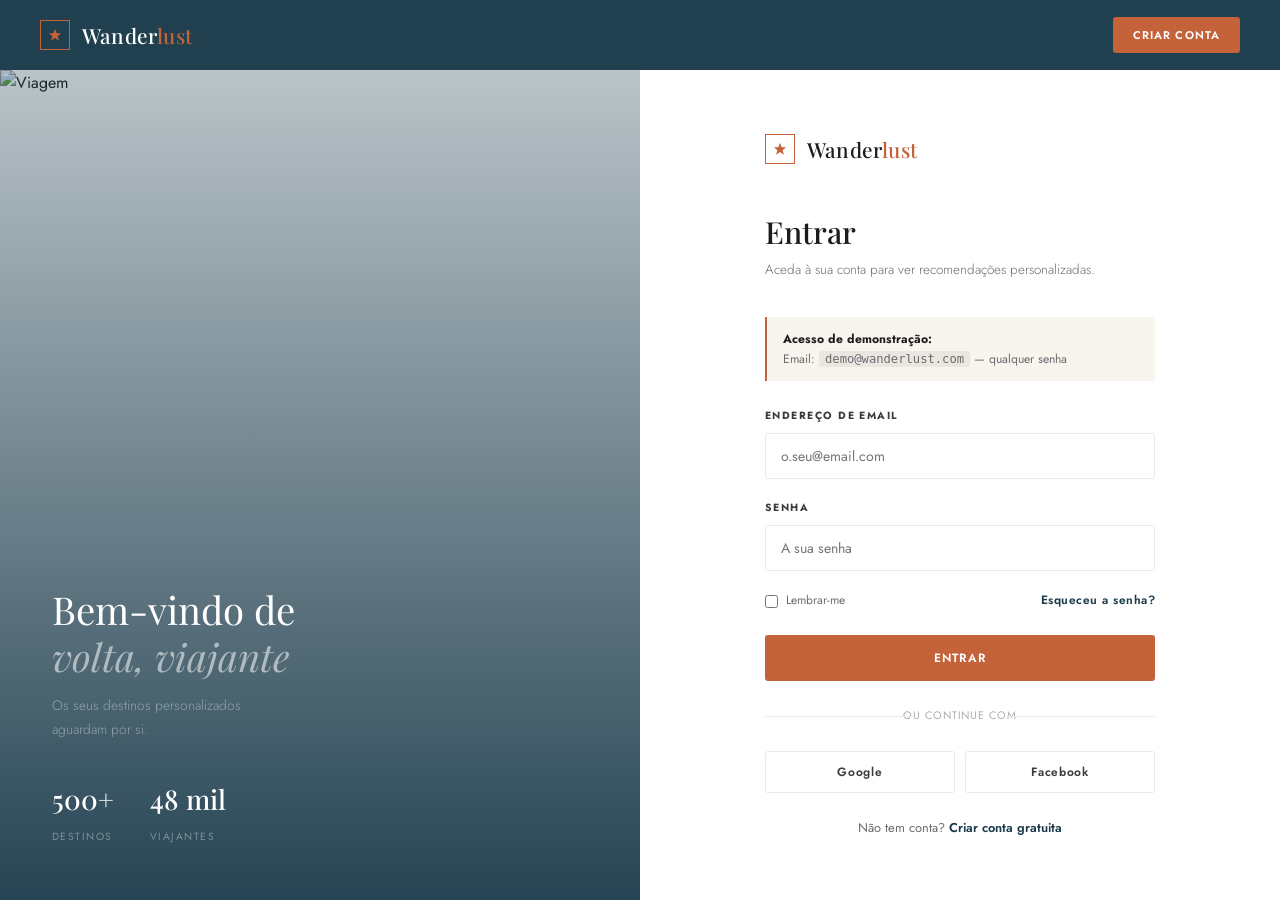
==== admin.html @ 245525a9 "Implementei o backend do Dashboard e o do Planejar viagem bem como o fronted" ====
<!DOCTYPE html>
<html lang="pt-AO">
<head>
  <meta charset="UTF-8">
  <meta name="viewport" content="width=device-width, initial-scale=1.0">
  <title>Painel Admin — Wanderlust</title>
  <link rel="preconnect" href="https://fonts.googleapis.com">
  <link href="https://fonts.googleapis.com/css2?family=Playfair+Display:ital,wght@0,400;0,500;1,400&family=Jost:wght@300;400;500;600&display=swap" rel="stylesheet">
  <style>
    :root {
      --ink:        #1C1C1E;
      --ink-mid:    #2C2C2E;
      --petrol:     #1A3A4A;
      --petrol-mid: #204F65;
      --teal:       #2E7D99;
      --terracota:  #C4623A;
      --terra-dark: #A84E2C;
      --ivory:      #F8F4EE;
      --white:      #FFFFFF;
      --gray-100:   #F5F5F7;
      --gray-200:   #E8E8ED;
      --gray-400:   #AEAEB2;
      --gray-600:   #6C6C70;
      --gray-800:   #3A3A3C;
      --radius:     8px;
      --radius-lg:  14px;
      --shadow-sm:  0 2px 10px rgba(28,28,30,0.07);
      --shadow-md:  0 8px 36px rgba(28,28,30,0.11);
      --green:      #27AE60;
      --red:        #C0392B;
      --amber:      #C8993A;
    }
    *, *::before, *::after { box-sizing: border-box; margin: 0; padding: 0; }
    html { font-size: 16px; }
    body {
      font-family: 'Jost', sans-serif;
      background: var(--gray-100);
      color: var(--ink);
      -webkit-font-smoothing: antialiased;
    }
    a { text-decoration: none; color: inherit; }
    button { cursor: pointer; border: none; background: none; font-family: inherit; }
    input, select, textarea { font-family: inherit; }

    /* ── Layout ─────────────────────────────────────────────── */
    .admin-layout { display: flex; min-height: 100vh; }

    /* ── Sidebar ─────────────────────────────────────────────── */
    .admin-sidebar {
      width: 230px;
      background: var(--ink);
      position: fixed;
      top: 0; left: 0; bottom: 0;
      display: flex;
      flex-direction: column;
      z-index: 100;
      overflow-y: auto;
    }
    .admin-logo {
      padding: 24px 22px 20px;
      border-bottom: 1px solid rgba(255,255,255,.06);
      display: flex;
      align-items: center;
      gap: 11px;
    }
    .admin-logo .logo-mark {
      width: 28px; height: 28px;
      border: 1.5px solid var(--terracota);
      display: flex; align-items: center; justify-content: center;
    }
    .admin-logo .logo-mark svg { width: 12px; height: 12px; fill: var(--terracota); }
    .admin-logo span {
      font-family: 'Playfair Display', serif;
      font-size: 1.1rem;
      font-weight: 500;
      color: var(--white);
    }
    .admin-logo span em {
      display: block;
      font-style: normal;
      font-family: 'Jost', sans-serif;
      font-size: .56rem;
      font-weight: 600;
      letter-spacing: .18em;
      text-transform: uppercase;
      color: var(--terracota);
      margin-top: 1px;
    }

    .admin-nav { padding: 12px 0; flex: 1; }
    .nav-group-label {
      font-size: .56rem;
      font-weight: 700;
      letter-spacing: .2em;
      text-transform: uppercase;
      color: rgba(255,255,255,.18);
      padding: 16px 22px 6px;
    }
    .admin-nav a {
      display: flex;
      align-items: center;
      gap: 10px;
      padding: 10px 22px;
      font-size: .76rem;
      font-weight: 500;
      color: rgba(255,255,255,.38);
      transition: color .2s, background .2s;
      border-left: 2px solid transparent;
    }
    .admin-nav a:hover { color: rgba(255,255,255,.75); background: rgba(255,255,255,.04); }
    .admin-nav a.active { color: var(--white); background: rgba(255,255,255,.06); border-left-color: var(--terracota); }
    .admin-nav a svg { width: 14px; height: 14px; stroke: currentColor; fill: none; stroke-width: 1.5; flex-shrink: 0; }

    .admin-sidebar-footer {
      padding: 16px 22px;
      border-top: 1px solid rgba(255,255,255,.06);
    }
    .admin-sidebar-footer a {
      display: flex;
      align-items: center;
      gap: 8px;
      font-size: .72rem;
      color: rgba(255,255,255,.28);
      transition: color .2s;
    }
    .admin-sidebar-footer a:hover { color: rgba(255,255,255,.65); }
    .admin-sidebar-footer a svg { width: 13px; height: 13px; stroke: currentColor; fill: none; stroke-width: 1.5; }

    /* ── Main ────────────────────────────────────────────────── */
    .admin-main {
      margin-left: 230px;
      flex: 1;
      display: flex;
      flex-direction: column;
      min-height: 100vh;
    }

    /* ── Topbar ──────────────────────────────────────────────── */
    .admin-topbar {
      background: var(--white);
      padding: 0 32px;
      height: 60px;
      display: flex;
      align-items: center;
      justify-content: space-between;
      border-bottom: 1px solid var(--gray-200);
      position: sticky;
      top: 0;
      z-index: 50;
      box-shadow: var(--shadow-sm);
    }
    .topbar-title {
      font-family: 'Playfair Display', serif;
      font-size: 1.15rem;
      font-weight: 500;
    }
    .topbar-right { display: flex; align-items: center; gap: 16px; }
    .admin-badge {
      font-size: .6rem;
      font-weight: 700;
      letter-spacing: .12em;
      text-transform: uppercase;
      background: rgba(196,98,58,.12);
      color: var(--terracota);
      padding: 4px 10px;
      border-radius: 20px;
    }
    .topbar-user {
      display: flex;
      align-items: center;
      gap: 8px;
      font-size: .78rem;
      font-weight: 500;
    }
    .topbar-avatar {
      width: 32px; height: 32px;
      background: linear-gradient(135deg, var(--terracota), var(--teal));
      border-radius: 50%;
      display: flex; align-items: center; justify-content: center;
      font-size: .82rem;
      font-weight: 600;
      color: var(--white);
      font-family: 'Playfair Display', serif;
    }

    /* ── Content ─────────────────────────────────────────────── */
    .admin-content { padding: 32px; flex: 1; }

    /* ── Sections ────────────────────────────────────────────── */
    .admin-section { display: none; }
    .admin-section.active { display: block; }

    /* ── KPI Cards ───────────────────────────────────────────── */
    .kpi-grid {
      display: grid;
      grid-template-columns: repeat(4, 1fr);
      gap: 16px;
      margin-bottom: 28px;
    }
    .kpi-card {
      background: var(--white);
      border-radius: var(--radius-lg);
      padding: 22px 24px;
      box-shadow: var(--shadow-sm);
      border-bottom: 3px solid transparent;
      transition: border-color .2s, transform .2s;
    }
    .kpi-card:hover { transform: translateY(-2px); }
    .kpi-card.blue  { border-bottom-color: var(--teal); }
    .kpi-card.terra { border-bottom-color: var(--terracota); }
    .kpi-card.green { border-bottom-color: var(--green); }
    .kpi-card.amber { border-bottom-color: var(--amber); }

    .kpi-label {
      font-size: .6rem;
      font-weight: 700;
      letter-spacing: .16em;
      text-transform: uppercase;
      color: var(--gray-400);
      margin-bottom: 10px;
    }
    .kpi-value {
      font-family: 'Playfair Display', serif;
      font-size: 2.1rem;
      font-weight: 500;
      line-height: 1;
      margin-bottom: 4px;
    }
    .kpi-sub { font-size: .7rem; color: var(--gray-400); font-weight: 300; }

    /* ── Section header ──────────────────────────────────────── */
    .section-hd {
      display: flex;
      align-items: center;
      justify-content: space-between;
      margin-bottom: 20px;
      gap: 12px;
      flex-wrap: wrap;
    }
    .section-hd h2 {
      font-family: 'Playfair Display', serif;
      font-size: 1.2rem;
      font-weight: 500;
    }
    .section-hd-actions { display: flex; gap: 10px; flex-wrap: wrap; }

    /* ── Table ───────────────────────────────────────────────── */
    .tbl-wrap {
      background: var(--white);
      border-radius: var(--radius-lg);
      box-shadow: var(--shadow-sm);
      overflow: hidden;
    }
    .tbl-toolbar {
      padding: 16px 20px;
      border-bottom: 1px solid var(--gray-200);
      display: flex;
      align-items: center;
      gap: 12px;
      flex-wrap: wrap;
    }
    .tbl-search {
      flex: 1;
      min-width: 200px;
      padding: 8px 14px;
      border: 1.5px solid var(--gray-200);
      border-radius: var(--radius);
      font-size: .82rem;
      color: var(--ink);
      outline: none;
      transition: border-color .2s;
    }
    .tbl-search:focus { border-color: var(--petrol); }
    .tbl-filter {
      padding: 8px 12px;
      border: 1.5px solid var(--gray-200);
      border-radius: var(--radius);
      font-size: .78rem;
      color: var(--ink);
      outline: none;
      background: var(--white);
      cursor: pointer;
    }

    table { width: 100%; border-collapse: collapse; }
    thead tr { background: var(--gray-100); }
    th {
      padding: 11px 16px;
      text-align: left;
      font-size: .6rem;
      font-weight: 700;
      letter-spacing: .14em;
      text-transform: uppercase;
      color: var(--gray-400);
      white-space: nowrap;
    }
    td {
      padding: 13px 16px;
      font-size: .8rem;
      color: var(--ink);
      border-bottom: 1px solid var(--gray-200);
      vertical-align: middle;
    }
    tr:last-child td { border-bottom: none; }
    tr:hover td { background: rgba(248,244,238,.4); }

    .badge {
      display: inline-flex;
      align-items: center;
      padding: 3px 10px;
      border-radius: 20px;
      font-size: .62rem;
      font-weight: 700;
      letter-spacing: .06em;
      text-transform: uppercase;
    }
    .badge-green  { background: rgba(39,174,96,.1);  color: var(--green); }
    .badge-red    { background: rgba(192,57,43,.1);  color: var(--red); }
    .badge-amber  { background: rgba(200,153,58,.1); color: var(--amber); }
    .badge-blue   { background: rgba(46,125,153,.1); color: var(--teal); }
    .badge-gray   { background: var(--gray-200); color: var(--gray-600); }

    .tbl-actions { display: flex; gap: 6px; }
    .tbl-btn {
      padding: 5px 12px;
      border-radius: var(--radius);
      font-size: .68rem;
      font-weight: 600;
      letter-spacing: .05em;
      transition: all .2s;
    }
    .tbl-btn-view { background: var(--gray-100); color: var(--gray-800); }
    .tbl-btn-view:hover { background: var(--gray-200); }
    .tbl-btn-danger { background: rgba(192,57,43,.08); color: var(--red); }
    .tbl-btn-danger:hover { background: rgba(192,57,43,.16); }
    .tbl-btn-warn { background: rgba(200,153,58,.08); color: var(--amber); }
    .tbl-btn-warn:hover { background: rgba(200,153,58,.16); }
    .tbl-btn-success { background: rgba(39,174,96,.08); color: var(--green); }
    .tbl-btn-success:hover { background: rgba(39,174,96,.16); }

    .tbl-empty {
      padding: 52px;
      text-align: center;
      color: var(--gray-400);
      font-size: .82rem;
      font-weight: 300;
    }
    .tbl-pagination {
      padding: 14px 20px;
      border-top: 1px solid var(--gray-200);
      display: flex;
      align-items: center;
      justify-content: space-between;
      font-size: .75rem;
      color: var(--gray-600);
    }
    .tbl-pagination-info { font-weight: 300; }
    .tbl-page-btns { display: flex; gap: 4px; }
    .page-btn {
      width: 30px; height: 30px;
      border-radius: var(--radius);
      font-size: .72rem;
      font-weight: 600;
      color: var(--gray-600);
      background: var(--gray-100);
      transition: all .18s;
      display: flex; align-items: center; justify-content: center;
    }
    .page-btn:hover { background: var(--gray-200); }
    .page-btn.active { background: var(--petrol); color: var(--white); }
    .page-btn:disabled { opacity: .35; pointer-events: none; }

    /* ── Modal ───────────────────────────────────────────────── */
    .modal-overlay {
      position: fixed; inset: 0;
      background: rgba(28,28,30,.62);
      backdrop-filter: blur(6px);
      z-index: 1000;
      display: flex;
      align-items: center;
      justify-content: center;
      padding: 24px;
      opacity: 0;
      pointer-events: none;
      transition: opacity .25s;
    }
    .modal-overlay.open { opacity: 1; pointer-events: all; }
    .modal {
      background: var(--white);
      border-radius: var(--radius-lg);
      width: 100%;
      max-width: 540px;
      max-height: 88vh;
      overflow-y: auto;
      transform: translateY(16px) scale(.98);
      transition: transform .28s cubic-bezier(.4,0,.2,1);
      box-shadow: 0 24px 64px rgba(0,0,0,.18);
    }
    .modal-overlay.open .modal { transform: translateY(0) scale(1); }
    .modal-head {
      padding: 22px 24px 18px;
      border-bottom: 1px solid var(--gray-200);
      display: flex;
      align-items: center;
      justify-content: space-between;
    }
    .modal-head h3 {
      font-family: 'Playfair Display', serif;
      font-size: 1.1rem;
      font-weight: 500;
    }
    .modal-close-btn {
      width: 30px; height: 30px;
      border-radius: var(--radius);
      background: var(--gray-100);
      display: flex; align-items: center; justify-content: center;
      font-size: .85rem;
      color: var(--gray-600);
      transition: background .2s;
    }
    .modal-close-btn:hover { background: var(--gray-200); }
    .modal-body { padding: 24px; }
    .modal-body .form-group { margin-bottom: 18px; }
    .modal-body label {
      display: block;
      font-size: .65rem;
      font-weight: 700;
      letter-spacing: .14em;
      text-transform: uppercase;
      color: var(--gray-800);
      margin-bottom: 7px;
    }
    .modal-body input,
    .modal-body select,
    .modal-body textarea {
      width: 100%;
      padding: 10px 13px;
      border: 1.5px solid var(--gray-200);
      border-radius: var(--radius);
      font-size: .84rem;
      color: var(--ink);
      outline: none;
      transition: border-color .2s;
    }
    .modal-body input:focus,
    .modal-body select:focus,
    .modal-body textarea:focus { border-color: var(--petrol); }
    .modal-body textarea { resize: vertical; min-height: 80px; }
    .modal-foot {
      padding: 16px 24px;
      border-top: 1px solid var(--gray-200);
      display: flex;
      justify-content: flex-end;
      gap: 10px;
    }

    /* ── Buttons ─────────────────────────────────────────────── */
    .btn {
      display: inline-flex;
      align-items: center;
      gap: 7px;
      padding: 9px 20px;
      border-radius: var(--radius);
      font-size: .73rem;
      font-weight: 600;
      letter-spacing: .08em;
      text-transform: uppercase;
      transition: all .2s;
      cursor: pointer;
      border: none;
      white-space: nowrap;
    }
    .btn-primary { background: var(--terracota); color: var(--white); }
    .btn-primary:hover { background: var(--terra-dark); }
    .btn-petrol { background: var(--petrol); color: var(--white); }
    .btn-petrol:hover { background: var(--petrol-mid); }
    .btn-ghost { background: transparent; color: var(--ink); border: 1.5px solid var(--gray-200); }
    .btn-ghost:hover { background: var(--gray-100); }
    .btn-danger { background: rgba(192,57,43,.1); color: var(--red); }
    .btn-danger:hover { background: rgba(192,57,43,.2); }
    .btn svg { width: 13px; height: 13px; stroke: currentColor; fill: none; stroke-width: 1.8; }

    /* ── Detail list ─────────────────────────────────────────── */
    .detail-list { list-style: none; }
    .detail-list li {
      display: flex;
      justify-content: space-between;
      padding: 10px 0;
      border-bottom: 1px solid var(--gray-200);
      font-size: .82rem;
      gap: 14px;
    }
    .detail-list li:last-child { border-bottom: none; }
    .detail-list .dl-key { color: var(--gray-600); font-weight: 400; flex-shrink: 0; }
    .detail-list .dl-val { color: var(--ink); font-weight: 500; text-align: right; }

    /* ── Chart bar ───────────────────────────────────────────── */
    .mini-chart { display: flex; gap: 4px; align-items: flex-end; height: 50px; margin-top: 8px; }
    .chart-bar {
      flex: 1;
      background: rgba(196,98,58,.18);
      border-radius: 3px 3px 0 0;
      transition: background .2s;
      position: relative;
      cursor: default;
    }
    .chart-bar:hover { background: rgba(196,98,58,.38); }
    .chart-bar[data-active] { background: var(--terracota); }

    /* ── Overview cards ──────────────────────────────────────── */
    .overview-grid {
      display: grid;
      grid-template-columns: 1fr 1fr;
      gap: 20px;
      margin-top: 24px;
    }
    .ov-card {
      background: var(--white);
      border-radius: var(--radius-lg);
      padding: 22px;
      box-shadow: var(--shadow-sm);
    }
    .ov-card h4 {
      font-family: 'Playfair Display', serif;
      font-size: .95rem;
      font-weight: 500;
      margin-bottom: 4px;
    }
    .ov-card .ov-sub { font-size: .72rem; color: var(--gray-400); margin-bottom: 16px; font-weight: 300; }

    /* ── Toast ───────────────────────────────────────────────── */
    .toast-wrap {
      position: fixed;
      bottom: 24px; right: 24px;
      z-index: 9999;
      display: flex;
      flex-direction: column;
      gap: 8px;
    }
    .toast {
      background: var(--ink);
      color: rgba(255,255,255,.82);
      padding: 12px 16px;
      font-size: .78rem;
      border-left: 2px solid var(--terracota);
      border-radius: 4px;
      box-shadow: 0 8px 32px rgba(0,0,0,.18);
      display: flex; align-items: center; gap: 9px;
      transform: translateX(120%);
      transition: transform .3s cubic-bezier(.34,1.4,.64,1);
      max-width: 300px;
    }
    .toast.show { transform: translateX(0); }
    .toast.success { border-left-color: var(--green); }
    .toast.error   { border-left-color: var(--red); }

    /* ── Confirm dialog ──────────────────────────────────────── */
    .confirm-overlay {
      position: fixed; inset: 0;
      background: rgba(28,28,30,.5);
      z-index: 2000;
      display: flex;
      align-items: center;
      justify-content: center;
      padding: 24px;
      opacity: 0;
      pointer-events: none;
      transition: opacity .22s;
    }
    .confirm-overlay.open { opacity: 1; pointer-events: all; }
    .confirm-box {
      background: var(--white);
      border-radius: var(--radius-lg);
      padding: 32px 28px;
      max-width: 380px;
      width: 100%;
      text-align: center;
      box-shadow: 0 24px 64px rgba(0,0,0,.18);
      transform: scale(.95);
      transition: transform .22s;
    }
    .confirm-overlay.open .confirm-box { transform: scale(1); }
    .confirm-icon {
      width: 50px; height: 50px;
      border-radius: 50%;
      display: flex; align-items: center; justify-content: center;
      font-size: 1.4rem;
      margin: 0 auto 14px;
    }
    .confirm-icon.danger { background: rgba(192,57,43,.1); }
    .confirm-box h3 { font-family: 'Playfair Display', serif; font-size: 1.1rem; margin-bottom: 8px; }
    .confirm-box p { font-size: .8rem; color: var(--gray-600); font-weight: 300; line-height: 1.65; margin-bottom: 22px; }
    .confirm-actions { display: flex; gap: 10px; justify-content: center; }

    /* ── Loading ─────────────────────────────────────────────── */
    .loading-row td {
      text-align: center;
      padding: 40px;
      color: var(--gray-400);
      font-size: .8rem;
      font-weight: 300;
    }
    .spinner {
      width: 20px; height: 20px;
      border: 2px solid var(--gray-200);
      border-top-color: var(--terracota);
      border-radius: 50%;
      animation: spin .7s linear infinite;
      display: inline-block;
      vertical-align: middle;
      margin-right: 8px;
    }
    @keyframes spin { to { transform: rotate(360deg); } }

    /* ── Responsive ──────────────────────────────────────────── */
    @media (max-width: 900px) {
      .admin-sidebar { width: 0; overflow: hidden; }
      .admin-main { margin-left: 0; }
      .kpi-grid { grid-template-columns: 1fr 1fr; }
    }
    @media (max-width: 540px) {
      .kpi-grid { grid-template-columns: 1fr; }
      .overview-grid { grid-template-columns: 1fr; }
      .admin-content { padding: 20px 16px; }
    }
  </style>
</head>
<body>

<!-- ── Confirm Dialog ──────────────────────────────────────── -->
<div class="confirm-overlay" id="confirmOverlay">
  <div class="confirm-box">
    <div class="confirm-icon danger">🗑️</div>
    <h3 id="confirmTitle">Tem a certeza?</h3>
    <p id="confirmMsg">Esta acção não pode ser desfeita.</p>
    <div class="confirm-actions">
      <button class="btn btn-ghost" onclick="closeConfirm()">Cancelar</button>
      <button class="btn btn-danger" id="confirmBtn">Confirmar</button>
    </div>
  </div>
</div>

<!-- ── Toast container ────────────────────────────────────── -->
<div class="toast-wrap" id="toastWrap"></div>

<!-- ── User Detail Modal ───────────────────────────────────── -->
<div class="modal-overlay" id="userModal">
  <div class="modal">
    <div class="modal-head">
      <h3>Detalhes do utilizador</h3>
      <button class="modal-close-btn" onclick="closeModal('userModal')">✕</button>
    </div>
    <div class="modal-body" id="userModalBody">
      <ul class="detail-list" id="userDetailList"></ul>
    </div>
    <div class="modal-foot">
      <button class="btn btn-ghost" onclick="closeModal('userModal')">Fechar</button>
    </div>
  </div>
</div>

<!-- ── Trip Detail Modal ───────────────────────────────────── -->
<div class="modal-overlay" id="tripModal">
  <div class="modal">
    <div class="modal-head">
      <h3>Detalhes da viagem</h3>
      <button class="modal-close-btn" onclick="closeModal('tripModal')">✕</button>
    </div>
    <div class="modal-body" id="tripModalBody">
      <ul class="detail-list" id="tripDetailList"></ul>
    </div>
    <div class="modal-foot" id="tripModalFoot">
      <button class="btn btn-ghost" onclick="closeModal('tripModal')">Fechar</button>
    </div>
  </div>
</div>

<!-- ── Edit User Modal ─────────────────────────────────────── -->
<div class="modal-overlay" id="editUserModal">
  <div class="modal">
    <div class="modal-head">
      <h3>Editar utilizador</h3>
      <button class="modal-close-btn" onclick="closeModal('editUserModal')">✕</button>
    </div>
    <div class="modal-body">
      <input type="hidden" id="editUserId">
      <div class="form-group">
        <label>Nome completo</label>
        <input type="text" id="editUserName">
      </div>
      <div class="form-group">
        <label>Email</label>
        <input type="email" id="editUserEmail">
      </div>
      <div class="form-group">
        <label>Localização</label>
        <input type="text" id="editUserLocation">
      </div>
      <div class="form-group">
        <label>Papel</label>
        <select id="editUserRole">
          <option value="user">Utilizador</option>
          <option value="admin">Administrador</option>
        </select>
      </div>
    </div>
    <div class="modal-foot">
      <button class="btn btn-ghost" onclick="closeModal('editUserModal')">Cancelar</button>
      <button class="btn btn-petrol" onclick="saveUser()">Guardar alterações</button>
    </div>
  </div>
</div>

<!-- ── Layout ─────────────────────────────────────────────── -->
<div class="admin-layout">

  <!-- Sidebar -->
  <aside class="admin-sidebar">
    <div class="admin-logo">
      <div class="logo-mark">
        <svg viewBox="0 0 16 16"><path d="M8 1L10 6H15L11 9.5L12.5 14.5L8 11.5L3.5 14.5L5 9.5L1 6H6Z"/></svg>
      </div>
      <span>Wanderlust <em>Admin Panel</em></span>
    </div>

    <nav class="admin-nav">
      <div class="nav-group-label">Principal</div>
      <a href="#" class="active" data-section="overview" onclick="switchSection('overview',this)">
        <svg viewBox="0 0 24 24"><rect x="3" y="3" width="7" height="7"/><rect x="14" y="3" width="7" height="7"/><rect x="14" y="14" width="7" height="7"/><rect x="3" y="14" width="7" height="7"/></svg>
        Visão Geral
      </a>
      <a href="#" data-section="users" onclick="switchSection('users',this)">
        <svg viewBox="0 0 24 24"><path d="M17 21v-2a4 4 0 0 0-4-4H5a4 4 0 0 0-4 4v2"/><circle cx="9" cy="7" r="4"/><path d="M23 21v-2a4 4 0 0 0-3-3.87"/><path d="M16 3.13a4 4 0 0 1 0 7.75"/></svg>
        Utilizadores
      </a>
      <a href="#" data-section="trips" onclick="switchSection('trips',this)">
        <svg viewBox="0 0 24 24"><polygon points="3 11 22 2 13 21 11 13 3 11"/></svg>
        Viagens
      </a>
      <a href="#" data-section="favorites" onclick="switchSection('favorites',this)">
        <svg viewBox="0 0 24 24"><path d="M20.84 4.61a5.5 5.5 0 0 0-7.78 0L12 5.67l-1.06-1.06a5.5 5.5 0 0 0-7.78 7.78l1.06 1.06L12 21.23l7.78-7.78 1.06-1.06a5.5 5.5 0 0 0 0-7.78z"/></svg>
        Favoritos
      </a>

      <div class="nav-group-label">Sistema</div>
      <a href="dashboard.html">
        <svg viewBox="0 0 24 24"><path d="M3 9l9-7 9 7v11a2 2 0 0 1-2 2H5a2 2 0 0 1-2-2z"/><polyline points="9 22 9 12 15 12 15 22"/></svg>
        Ir para o site
      </a>
    </nav>

    <div class="admin-sidebar-footer">
      <a href="login.html" onclick="localStorage.removeItem('wl_user')">
        <svg viewBox="0 0 24 24"><path d="M9 21H5a2 2 0 0 1-2-2V5a2 2 0 0 1 2-2h4"/><polyline points="16 17 21 12 16 7"/><line x1="21" y1="12" x2="9" y2="12"/></svg>
        Terminar sessão
      </a>
    </div>
  </aside>

  <!-- Main -->
  <div class="admin-main">
    <div class="admin-topbar">
      <span class="topbar-title" id="topbarTitle">Visão Geral</span>
      <div class="topbar-right">
        <span class="admin-badge">Admin</span>
        <div class="topbar-user">
          <div class="topbar-avatar" id="adminAvatar">A</div>
          <span id="adminName">Admin</span>
        </div>
      </div>
    </div>

    <div class="admin-content">

      <!-- ── VISÃO GERAL ─────────────────────────────────── -->
      <div class="admin-section active" id="sec-overview">

        <div class="kpi-grid" id="kpiGrid">
          <div class="kpi-card blue">
            <div class="kpi-label">Total utilizadores</div>
            <div class="kpi-value" id="kpi-users">—</div>
            <div class="kpi-sub">registados</div>
          </div>
          <div class="kpi-card terra">
            <div class="kpi-label">Viagens planeadas</div>
            <div class="kpi-value" id="kpi-trips">—</div>
            <div class="kpi-sub">de todos os utilizadores</div>
          </div>
          <div class="kpi-card green">
            <div class="kpi-label">Total favoritos</div>
            <div class="kpi-value" id="kpi-favs">—</div>
            <div class="kpi-sub">destinos guardados</div>
          </div>
          <div class="kpi-card amber">
            <div class="kpi-label">Novos (30 dias)</div>
            <div class="kpi-value" id="kpi-new">—</div>
            <div class="kpi-sub">utilizadores</div>
          </div>
        </div>

        <div class="overview-grid">
          <div class="ov-card">
            <h4>Últimos utilizadores</h4>
            <p class="ov-sub">Os 5 mais recentes</p>
            <ul class="detail-list" id="recentUsers"></ul>
          </div>
          <div class="ov-card">
            <h4>Últimas viagens</h4>
            <p class="ov-sub">Planeamentos recentes</p>
            <ul class="detail-list" id="recentTrips"></ul>
          </div>
        </div>
      </div>

      <!-- ── UTILIZADORES ────────────────────────────────── -->
      <div class="admin-section" id="sec-users">
        <div class="section-hd">
          <h2>Gestão de utilizadores</h2>
        </div>
        <div class="tbl-wrap">
          <div class="tbl-toolbar">
            <input class="tbl-search" type="search" placeholder="Pesquisar por nome ou email…" id="userSearch" oninput="filterUsers()">
            <select class="tbl-filter" id="userRoleFilter" onchange="filterUsers()">
              <option value="">Todos os papéis</option>
              <option value="admin">Administradores</option>
              <option value="user">Utilizadores</option>
            </select>
          </div>
          <table>
            <thead>
              <tr>
                <th>#</th>
                <th>Nome</th>
                <th>Email</th>
                <th>Localização</th>
                <th>Papel</th>
                <th>Registado em</th>
                <th>Ações</th>
              </tr>
            </thead>
            <tbody id="usersTableBody">
              <tr class="loading-row"><td colspan="7"><span class="spinner"></span>A carregar…</td></tr>
            </tbody>
          </table>
          <div class="tbl-pagination">
            <span class="tbl-pagination-info" id="usersPagInfo"></span>
            <div class="tbl-page-btns" id="usersPagBtns"></div>
          </div>
        </div>
      </div>

      <!-- ── VIAGENS ─────────────────────────────────────── -->
      <div class="admin-section" id="sec-trips">
        <div class="section-hd">
          <h2>Viagens planeadas</h2>
        </div>
        <div class="tbl-wrap">
          <div class="tbl-toolbar">
            <input class="tbl-search" type="search" placeholder="Pesquisar por destino ou referência…" id="tripSearch" oninput="filterTrips()">
            <select class="tbl-filter" id="tripStatusFilter" onchange="filterTrips()">
              <option value="">Todos</option>
              <option value="upcoming">Próximas</option>
              <option value="past">Passadas</option>
            </select>
          </div>
          <table>
            <thead>
              <tr>
                <th>Referência</th>
                <th>Utilizador</th>
                <th>Destino</th>
                <th>Partida</th>
                <th>Regresso</th>
                <th>Viajantes</th>
                <th>Preço est.</th>
                <th>Ações</th>
              </tr>
            </thead>
            <tbody id="tripsTableBody">
              <tr class="loading-row"><td colspan="8"><span class="spinner"></span>A carregar…</td></tr>
            </tbody>
          </table>
          <div class="tbl-pagination">
            <span class="tbl-pagination-info" id="tripsPagInfo"></span>
            <div class="tbl-page-btns" id="tripsPagBtns"></div>
          </div>
        </div>
      </div>

      <!-- ── FAVORITOS ───────────────────────────────────── -->
      <div class="admin-section" id="sec-favorites">
        <div class="section-hd">
          <h2>Favoritos por destino</h2>
        </div>
        <div class="tbl-wrap">
          <table>
            <thead>
              <tr>
                <th>Destino</th>
                <th>Total de favoritos</th>
                <th>Popularidade</th>
              </tr>
            </thead>
            <tbody id="favsTableBody">
              <tr class="loading-row"><td colspan="3"><span class="spinner"></span>A carregar…</td></tr>
            </tbody>
          </table>
        </div>
      </div>

    </div><!-- /admin-content -->
  </div><!-- /admin-main -->
</div><!-- /admin-layout -->

<script>
// ── Destinos (espelho do script.js) ───────────────────────────
const DESTINATIONS = [
  { id:1,  name:'Quedas de Kalandula' },
  { id:2,  name:'Ilha do Mussulo' },
  { id:3,  name:'Miradouro da Lua' },
  { id:4,  name:'Fenda da Tundavala' },
  { id:5,  name:'Parque Nacional da Kissama' },
  { id:6,  name:'Cabo Ledo' },
  { id:7,  name:'Serra da Leba' },
  { id:8,  name:'Pedras Negras de Pungo Andongo' },
  { id:9,  name:'Parque Nacional do Iona' },
  { id:10, name:'Fortaleza de São Miguel' },
  { id:11, name:'Baía Azul' },
  { id:12, name:'Cristo Rei do Lubango' },
];
function destName(id) {
  return DESTINATIONS.find(d => d.id == id)?.name || 'Destino #' + id;
}

// ── Auth guard ────────────────────────────────────────────────
(function() {
  const user = JSON.parse(localStorage.getItem('wl_user') || 'null');
  if (!user) { location.href = 'login.html'; return; }
  if (user.role !== 'admin') { location.href = 'dashboard.html'; return; }
  document.getElementById('adminName').textContent = user.name?.split(' ')[0] || 'Admin';
  document.getElementById('adminAvatar').textContent = (user.name?.[0] || 'A').toUpperCase();
})();

// ── State ─────────────────────────────────────────────────────
let allUsers  = [];
let allTrips  = [];
let allFavs   = [];
let usersPage = 1;
let tripsPage = 1;
const PER_PAGE = 10;

// ── Toast ─────────────────────────────────────────────────────
function toast(msg, type = '') {
  const wrap = document.getElementById('toastWrap');
  const t = document.createElement('div');
  t.className = 'toast ' + type;
  t.textContent = msg;
  wrap.appendChild(t);
  requestAnimationFrame(() => { requestAnimationFrame(() => t.classList.add('show')); });
  setTimeout(() => { t.classList.remove('show'); setTimeout(() => t.remove(), 400); }, 3200);
}

// ── Confirm ───────────────────────────────────────────────────
let confirmCb = null;
function confirm(title, msg, cb) {
  document.getElementById('confirmTitle').textContent = title;
  document.getElementById('confirmMsg').textContent   = msg;
  confirmCb = cb;
  document.getElementById('confirmOverlay').classList.add('open');
}
function closeConfirm() {
  document.getElementById('confirmOverlay').classList.remove('open');
  confirmCb = null;
}
document.getElementById('confirmBtn').addEventListener('click', () => {
  if (confirmCb) confirmCb();
  closeConfirm();
});

// ── Modal helpers ─────────────────────────────────────────────
function openModal(id) { document.getElementById(id).classList.add('open'); }
function closeModal(id) { document.getElementById(id).classList.remove('open'); }

// ── Section switch ────────────────────────────────────────────
const sectionTitles = {
  overview:'Visão Geral', users:'Utilizadores',
  trips:'Viagens', favorites:'Favoritos'
};
function switchSection(name, el) {
  document.querySelectorAll('.admin-section').forEach(s => s.classList.remove('active'));
  document.getElementById('sec-' + name).classList.add('active');
  document.querySelectorAll('.admin-nav a').forEach(a => a.classList.remove('active'));
  if (el) el.classList.add('active');
  document.getElementById('topbarTitle').textContent = sectionTitles[name] || name;

  if (name === 'users'     && !allUsers.length)  loadUsers();
  if (name === 'trips'     && !allTrips.length)  loadTrips();
  if (name === 'favorites' && !allFavs.length)   loadFavorites();
  if (name === 'overview')                       loadOverview();
  return false;
}

// ── API helper ────────────────────────────────────────────────
async function api(url, method = 'GET', body = null) {
  const opts = { method, headers: { 'Content-Type': 'application/json' } };
  if (body) opts.body = JSON.stringify(body);
  const res  = await fetch(url, opts);
  return res.json();
}

// ── Format date ───────────────────────────────────────────────
function fmtDate(str) {
  if (!str) return '—';
  const d = new Date(str);
  return d.toLocaleDateString('pt-AO', { day:'2-digit', month:'short', year:'numeric' });
}

// ═══════════════════════════════════════════════════════════════
//  VISÃO GERAL
// ═══════════════════════════════════════════════════════════════
async function loadOverview() {
  try {
    const data = await api('api/admin.php?action=overview');
    if (!data.success) { toast('Erro ao carregar overview', 'error'); return; }
    const s = data.stats;
    document.getElementById('kpi-users').textContent = s.total_users ?? '—';
    document.getElementById('kpi-trips').textContent = s.total_trips ?? '—';
    document.getElementById('kpi-favs').textContent  = s.total_favs  ?? '—';
    document.getElementById('kpi-new').textContent   = s.new_users   ?? '—';

    // Últimos utilizadores
    const ul = document.getElementById('recentUsers');
    ul.innerHTML = '';
    (data.recent_users || []).forEach(u => {
      const li = document.createElement('li');
      li.innerHTML = `<span class="dl-key">${u.name}</span><span class="dl-val" style="color:var(--gray-400);font-weight:300;font-size:.72rem">${fmtDate(u.created_at)}</span>`;
      ul.appendChild(li);
    });

    // Últimas viagens
    const tl = document.getElementById('recentTrips');
    tl.innerHTML = '';
    (data.recent_trips || []).forEach(t => {
      const li = document.createElement('li');
      li.innerHTML = `<span class="dl-key">${t.destination_name}</span><span class="dl-val" style="color:var(--gray-400);font-weight:300;font-size:.72rem">${t.reference}</span>`;
      tl.appendChild(li);
    });
  } catch { toast('Erro de ligação', 'error'); }
}

// ═══════════════════════════════════════════════════════════════
//  UTILIZADORES
// ═══════════════════════════════════════════════════════════════
async function loadUsers() {
  document.getElementById('usersTableBody').innerHTML =
    '<tr class="loading-row"><td colspan="7"><span class="spinner"></span>A carregar…</td></tr>';
  try {
    const data = await api('api/admin.php?action=users');
    allUsers = data.users || [];
    renderUsers();
  } catch { toast('Erro ao carregar utilizadores', 'error'); }
}

function filterUsers() {
  usersPage = 1;
  renderUsers();
}

function renderUsers() {
  const q    = (document.getElementById('userSearch')?.value || '').toLowerCase();
  const role = document.getElementById('userRoleFilter')?.value || '';
  let rows   = allUsers.filter(u => {
    const matchQ = !q || u.name.toLowerCase().includes(q) || u.email.toLowerCase().includes(q);
    const matchR = !role || u.role === role;
    return matchQ && matchR;
  });

  const total = rows.length;
  const start = (usersPage - 1) * PER_PAGE;
  const page  = rows.slice(start, start + PER_PAGE);

  const tbody = document.getElementById('usersTableBody');
  if (!page.length) {
    tbody.innerHTML = '<tr><td colspan="7" class="tbl-empty">Nenhum utilizador encontrado.</td></tr>';
  } else {
    tbody.innerHTML = page.map(u => `
      <tr>
        <td style="color:var(--gray-400);font-size:.72rem">#${u.id}</td>
        <td style="font-weight:500">${esc(u.name)}</td>
        <td style="color:var(--gray-600)">${esc(u.email)}</td>
        <td>${esc(u.location || '—')}</td>
        <td>${u.role === 'admin'
          ? '<span class="badge badge-amber">Admin</span>'
          : '<span class="badge badge-blue">Utilizador</span>'}</td>
        <td style="color:var(--gray-400);font-size:.76rem">${fmtDate(u.created_at)}</td>
        <td>
          <div class="tbl-actions">
            <button class="tbl-btn tbl-btn-view" onclick="showUserDetail(${u.id})">Ver</button>
            <button class="tbl-btn tbl-btn-warn" onclick="editUser(${u.id})">Editar</button>
            <button class="tbl-btn tbl-btn-danger" onclick="deleteUser(${u.id},'${esc(u.name)}')">Apagar</button>
          </div>
        </td>
      </tr>`).join('');
  }

  // Pagination
  document.getElementById('usersPagInfo').textContent =
    `${total} utilizador${total !== 1 ? 'es' : ''}`;
  renderPag('usersPagBtns', Math.ceil(total / PER_PAGE), usersPage, p => { usersPage = p; renderUsers(); });
}

function showUserDetail(id) {
  const u = allUsers.find(x => x.id == id);
  if (!u) return;
  const list = document.getElementById('userDetailList');
  list.innerHTML = [
    ['ID', '#' + u.id],
    ['Nome', u.name],
    ['Email', u.email],
    ['Localização', u.location || '—'],
    ['Papel', u.role === 'admin' ? 'Administrador' : 'Utilizador'],
    ['Registado em', fmtDate(u.created_at)],
  ].map(([k,v]) => `<li><span class="dl-key">${k}</span><span class="dl-val">${esc(String(v))}</span></li>`).join('');
  openModal('userModal');
}

function editUser(id) {
  const u = allUsers.find(x => x.id == id);
  if (!u) return;
  document.getElementById('editUserId').value       = u.id;
  document.getElementById('editUserName').value     = u.name;
  document.getElementById('editUserEmail').value    = u.email;
  document.getElementById('editUserLocation').value = u.location || '';
  document.getElementById('editUserRole').value     = u.role || 'user';
  openModal('editUserModal');
}

async function saveUser() {
  const id       = document.getElementById('editUserId').value;
  const name     = document.getElementById('editUserName').value.trim();
  const email    = document.getElementById('editUserEmail').value.trim();
  const location = document.getElementById('editUserLocation').value.trim();
  const role     = document.getElementById('editUserRole').value;
  if (!name || !email) { toast('Nome e email são obrigatórios', 'error'); return; }

  try {
    const data = await api('api/admin.php?action=update_user', 'POST', { id, name, email, location, role });
    if (data.success) {
      toast('Utilizador atualizado.', 'success');
      closeModal('editUserModal');
      const idx = allUsers.findIndex(u => u.id == id);
      if (idx !== -1) { allUsers[idx] = { ...allUsers[idx], name, email, location, role }; renderUsers(); }
    } else { toast(data.message || 'Erro ao guardar.', 'error'); }
  } catch { toast('Erro de ligação.', 'error'); }
}

function deleteUser(id, name) {
  confirm('Apagar utilizador', `Tem a certeza que quer apagar "${name}"? Todos os dados serão removidos.`, async () => {
    try {
      const data = await api('api/admin.php?action=delete_user', 'POST', { id });
      if (data.success) {
        toast('Utilizador apagado.', 'success');
        allUsers = allUsers.filter(u => u.id != id);
        renderUsers();
      } else { toast(data.message || 'Erro ao apagar.', 'error'); }
    } catch { toast('Erro de ligação.', 'error'); }
  });
}

// ═══════════════════════════════════════════════════════════════
//  VIAGENS
// ═══════════════════════════════════════════════════════════════
async function loadTrips() {
  document.getElementById('tripsTableBody').innerHTML =
    '<tr class="loading-row"><td colspan="8"><span class="spinner"></span>A carregar…</td></tr>';
  try {
    const data = await api('api/admin.php?action=trips');
    allTrips = data.trips || [];
    renderTrips();
  } catch { toast('Erro ao carregar viagens', 'error'); }
}

function filterTrips() { tripsPage = 1; renderTrips(); }

function renderTrips() {
  const q      = (document.getElementById('tripSearch')?.value || '').toLowerCase();
  const status = document.getElementById('tripStatusFilter')?.value || '';
  const today  = new Date().toISOString().split('T')[0];

  let rows = allTrips.filter(t => {
    const matchQ = !q || t.destination_name.toLowerCase().includes(q) || t.reference.toLowerCase().includes(q);
    const matchS = !status ||
      (status === 'upcoming' && t.date_from >= today) ||
      (status === 'past'     && t.date_to   <  today);
    return matchQ && matchS;
  });

  const total = rows.length;
  const start = (tripsPage - 1) * PER_PAGE;
  const page  = rows.slice(start, start + PER_PAGE);

  const tbody = document.getElementById('tripsTableBody');
  if (!page.length) {
    tbody.innerHTML = '<tr><td colspan="8" class="tbl-empty">Nenhuma viagem encontrada.</td></tr>';
  } else {
    tbody.innerHTML = page.map(t => {
      const isUpcoming = t.date_from >= today;
      const travelers  = t.adults + (t.children || 0);
      return `
      <tr>
        <td><span class="badge badge-blue" style="font-family:monospace">${esc(t.reference)}</span></td>
        <td style="font-weight:500">${esc(t.user_name || 'ID #' + t.user_id)}</td>
        <td>${esc(t.destination_name)}</td>
        <td style="font-size:.76rem">${fmtDate(t.date_from)}</td>
        <td style="font-size:.76rem">${fmtDate(t.date_to)}</td>
        <td style="color:var(--gray-600)">${travelers} pax</td>
        <td style="font-weight:500;font-size:.78rem">${esc(t.estimated_price || '—')}</td>
        <td>
          <div class="tbl-actions">
            <button class="tbl-btn tbl-btn-view" onclick="showTripDetail(${t.id})">Ver</button>
            <button class="tbl-btn tbl-btn-danger" onclick="deleteTrip(${t.id},'${esc(t.reference)}')">Apagar</button>
          </div>
        </td>
      </tr>`;
    }).join('');
  }

  document.getElementById('tripsPagInfo').textContent = `${total} viagen${total !== 1 ? 's' : ''}`;
  renderPag('tripsPagBtns', Math.ceil(total / PER_PAGE), tripsPage, p => { tripsPage = p; renderTrips(); });
}

function showTripDetail(id) {
  const t = allTrips.find(x => x.id == id);
  if (!t) return;
  const services = Array.isArray(t.services) ? t.services.join(', ') : (t.services || '—');
  const list = document.getElementById('tripDetailList');
  list.innerHTML = [
    ['Referência',    t.reference],
    ['Utilizador',    t.user_name || 'ID #' + t.user_id],
    ['Destino',       t.destination_name],
    ['Partida',       fmtDate(t.date_from)],
    ['Regresso',      fmtDate(t.date_to)],
    ['Adultos',       t.adults],
    ['Crianças',      t.children || 0],
    ['Serviços',      services],
    ['Alojamento',    t.accommodation_type || '—'],
    ['Actividade',    t.activity_level || '—'],
    ['Preço est.',    t.estimated_price || '—'],
    ['Notas',         t.notes || '—'],
    ['Criado em',     fmtDate(t.created_at)],
  ].map(([k,v]) => `<li><span class="dl-key">${k}</span><span class="dl-val">${esc(String(v))}</span></li>`).join('');
  openModal('tripModal');
}

function deleteTrip(id, ref) {
  confirm('Apagar viagem', `Apagar o planeamento "${ref}"?`, async () => {
    try {
      const data = await api('api/admin.php?action=delete_trip', 'POST', { id });
      if (data.success) {
        toast('Viagem apagada.', 'success');
        allTrips = allTrips.filter(t => t.id != id);
        renderTrips();
      } else { toast(data.message || 'Erro ao apagar.', 'error'); }
    } catch { toast('Erro de ligação.', 'error'); }
  });
}

// ═══════════════════════════════════════════════════════════════
//  FAVORITOS
// ═══════════════════════════════════════════════════════════════
async function loadFavorites() {
  document.getElementById('favsTableBody').innerHTML =
    '<tr class="loading-row"><td colspan="3"><span class="spinner"></span>A carregar…</td></tr>';
  try {
    const data = await api('api/admin.php?action=favorites_stats');
    allFavs = data.stats || [];
    renderFavorites();
  } catch { toast('Erro ao carregar favoritos', 'error'); }
}

function renderFavorites() {
  const tbody  = document.getElementById('favsTableBody');
  if (!allFavs.length) {
    tbody.innerHTML = '<tr><td colspan="3" class="tbl-empty">Sem dados de favoritos.</td></tr>';
    return;
  }
  const max = Math.max(...allFavs.map(f => f.total), 1);
  tbody.innerHTML = allFavs.map(f => {
    const pct = Math.round((f.total / max) * 100);
    return `
    <tr>
      <td style="font-weight:500">${esc(destName(f.destination_id))}</td>
      <td style="font-weight:600;color:var(--terracota)">${f.total}</td>
      <td style="min-width:160px">
        <div style="background:var(--gray-200);border-radius:4px;height:8px;overflow:hidden">
          <div style="width:${pct}%;height:100%;background:var(--terracota);border-radius:4px;transition:width .4s"></div>
        </div>
      </td>
    </tr>`;
  }).join('');
}

// ── Pagination ─────────────────────────────────────────────────
function renderPag(containerId, totalPages, current, onPage) {
  const wrap = document.getElementById(containerId);
  if (!wrap) return;
  if (totalPages <= 1) { wrap.innerHTML = ''; return; }
  let html = `<button class="page-btn" ${current <= 1 ? 'disabled' : ''} onclick="(${onPage.toString()})(${current - 1})">‹</button>`;
  for (let p = 1; p <= totalPages; p++) {
    if (p === 1 || p === totalPages || Math.abs(p - current) <= 1)
      html += `<button class="page-btn ${p === current ? 'active' : ''}" onclick="(${onPage.toString()})(${p})">${p}</button>`;
    else if (Math.abs(p - current) === 2)
      html += `<button class="page-btn" disabled>…</button>`;
  }
  html += `<button class="page-btn" ${current >= totalPages ? 'disabled' : ''} onclick="(${onPage.toString()})(${current + 1})">›</button>`;
  wrap.innerHTML = html;
}

// ── Escape HTML ────────────────────────────────────────────────
function esc(str) {
  return String(str ?? '').replace(/&/g,'&amp;').replace(/</g,'&lt;').replace(/>/g,'&gt;').replace(/"/g,'&quot;');
}

// ── Init ───────────────────────────────────────────────────────
loadOverview();
</script>
</body>
</html>
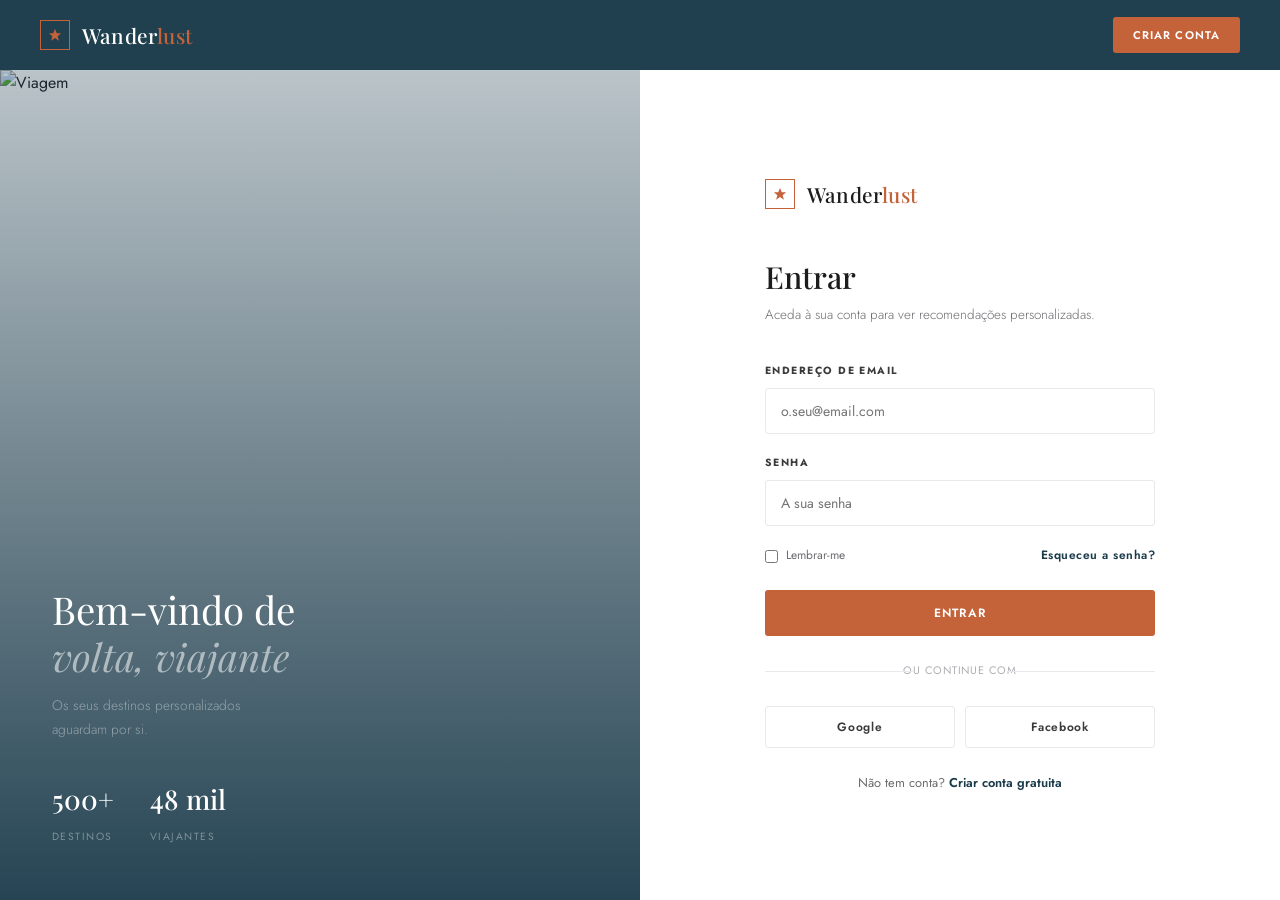
==== commit 6f02aa4b: "Adicionando O Scprit de Machine Learning Content- Based(55%) + Collaborative Filtering(45%)" ====
--- a/admin.html
+++ b/admin.html
@@ -711,6 +711,86 @@
   </div>
 </div>
 
+<!-- ── Destination Form Modal ──────────────────────────────── -->
+<div class="modal-overlay" id="destModal">
+  <div class="modal" style="max-width:680px">
+    <div class="modal-head">
+      <h3 id="destModalTitle">Novo destino turístico</h3>
+      <button class="modal-close-btn" onclick="closeModal('destModal')">✕</button>
+    </div>
+    <div class="modal-body">
+      <input type="hidden" id="destId">
+
+      <div style="display:grid;grid-template-columns:1fr 1fr;gap:14px">
+        <div class="form-group" style="grid-column:1/-1">
+          <label>Nome do destino *</label>
+          <input type="text" id="destName" placeholder="Ex: Quedas de Kalandula">
+        </div>
+        <div class="form-group">
+          <label>Localização *</label>
+          <input type="text" id="destLocation" placeholder="Ex: Malanje · Angola">
+        </div>
+        <div class="form-group">
+          <label>Clima</label>
+          <input type="text" id="destClimate" placeholder="Ex: Tropical / Úmido">
+        </div>
+        <div class="form-group" style="grid-column:1/-1">
+          <label>Descrição *</label>
+          <textarea id="destDescription" rows="3" placeholder="Descreva o destino de forma apelativa…"></textarea>
+        </div>
+        <div class="form-group">
+          <label>Preço (texto) *</label>
+          <input type="text" id="destPrice" placeholder="Ex: 180.000 – 320.000 Kz">
+        </div>
+        <div class="form-group">
+          <label>Preço médio (número, Kz)</label>
+          <input type="number" id="destPriceNum" placeholder="Ex: 250000" min="0">
+        </div>
+        <div class="form-group">
+          <label>Avaliação (0–5)</label>
+          <input type="number" id="destRating" placeholder="Ex: 4.8" min="0" max="5" step="0.1">
+        </div>
+        <div class="form-group">
+          <label>Nº de avaliações</label>
+          <input type="number" id="destReviews" placeholder="Ex: 1200" min="0">
+        </div>
+        <div class="form-group">
+          <label>Badge / Etiqueta</label>
+          <input type="text" id="destBadge" placeholder="Ex: Maravilha Natural">
+        </div>
+        <div class="form-group">
+          <label>Compatibilidade (0–100)</label>
+          <input type="number" id="destMatch" placeholder="Ex: 96" min="0" max="100">
+        </div>
+        <div class="form-group" style="grid-column:1/-1">
+          <label>URL da imagem *</label>
+          <input type="url" id="destImage" placeholder="https://…" oninput="previewImage()">
+          <img id="destImagePreview" src="" alt="" style="margin-top:10px;width:100%;height:140px;object-fit:cover;border-radius:6px;display:none;border:1px solid var(--gray-200)">
+        </div>
+        <div class="form-group" style="grid-column:1/-1">
+          <label>Categorias</label>
+          <div style="display:flex;flex-wrap:wrap;gap:8px;margin-top:4px" id="destCatCheckboxes">
+            <label style="display:flex;align-items:center;gap:6px;font-size:.78rem;font-weight:400;text-transform:none;letter-spacing:0;cursor:pointer"><input type="checkbox" value="praia"> Praia</label>
+            <label style="display:flex;align-items:center;gap:6px;font-size:.78rem;font-weight:400;text-transform:none;letter-spacing:0;cursor:pointer"><input type="checkbox" value="natureza"> Natureza</label>
+            <label style="display:flex;align-items:center;gap:6px;font-size:.78rem;font-weight:400;text-transform:none;letter-spacing:0;cursor:pointer"><input type="checkbox" value="cultural"> Cultural</label>
+            <label style="display:flex;align-items:center;gap:6px;font-size:.78rem;font-weight:400;text-transform:none;letter-spacing:0;cursor:pointer"><input type="checkbox" value="histórico"> Histórico</label>
+            <label style="display:flex;align-items:center;gap:6px;font-size:.78rem;font-weight:400;text-transform:none;letter-spacing:0;cursor:pointer"><input type="checkbox" value="aventura"> Aventura</label>
+            <label style="display:flex;align-items:center;gap:6px;font-size:.78rem;font-weight:400;text-transform:none;letter-spacing:0;cursor:pointer"><input type="checkbox" value="montanha"> Montanha</label>
+            <label style="display:flex;align-items:center;gap:6px;font-size:.78rem;font-weight:400;text-transform:none;letter-spacing:0;cursor:pointer"><input type="checkbox" value="gastronomia"> Gastronomia</label>
+          </div>
+        </div>
+      </div>
+    </div>
+    <div class="modal-foot">
+      <button class="btn btn-ghost" onclick="closeModal('destModal')">Cancelar</button>
+      <button class="btn btn-primary" id="destSaveBtn" onclick="saveDest()">
+        <svg viewBox="0 0 24 24"><polyline points="20 6 9 17 4 12"/></svg>
+        Guardar destino
+      </button>
+    </div>
+  </div>
+</div>
+
 <!-- ── Layout ─────────────────────────────────────────────── -->
 <div class="admin-layout">
 
@@ -743,6 +823,10 @@
       </a>
 
       <div class="nav-group-label">Sistema</div>
+      <a href="#" data-section="destinations" onclick="switchSection('destinations',this)">
+        <svg viewBox="0 0 24 24"><circle cx="12" cy="12" r="10"/><line x1="2" y1="12" x2="22" y2="12"/><path d="M12 2a15.3 15.3 0 0 1 4 10 15.3 15.3 0 0 1-4 10 15.3 15.3 0 0 1-4-10 15.3 15.3 0 0 1 4-10z"/></svg>
+        Destinos
+      </a>
       <a href="dashboard.html">
         <svg viewBox="0 0 24 24"><path d="M3 9l9-7 9 7v11a2 2 0 0 1-2 2H5a2 2 0 0 1-2-2z"/><polyline points="9 22 9 12 15 12 15 22"/></svg>
         Ir para o site
@@ -908,6 +992,53 @@
         </div>
       </div>
 
+      <!-- ── DESTINOS ───────────────────────────────────── -->
+      <div class="admin-section" id="sec-destinations">
+        <div class="section-hd">
+          <h2>Destinos turísticos</h2>
+          <button class="btn btn-primary" onclick="openDestForm()">
+            <svg viewBox="0 0 24 24"><line x1="12" y1="5" x2="12" y2="19"/><line x1="5" y1="12" x2="19" y2="12"/></svg>
+            Novo destino
+          </button>
+        </div>
+        <div class="tbl-wrap">
+          <div class="tbl-toolbar">
+            <input class="tbl-search" type="search" placeholder="Pesquisar por nome ou localização…" id="destSearch" oninput="filterDests()">
+            <select class="tbl-filter" id="destCatFilter" onchange="filterDests()">
+              <option value="">Todas as categorias</option>
+              <option value="praia">Praia</option>
+              <option value="natureza">Natureza</option>
+              <option value="cultural">Cultural</option>
+              <option value="histórico">Histórico</option>
+              <option value="aventura">Aventura</option>
+              <option value="montanha">Montanha</option>
+              <option value="gastronomia">Gastronomia</option>
+            </select>
+          </div>
+          <table>
+            <thead>
+              <tr>
+                <th>ID</th>
+                <th>Imagem</th>
+                <th>Nome</th>
+                <th>Localização</th>
+                <th>Categorias</th>
+                <th>Preço</th>
+                <th>Avaliação</th>
+                <th>Ações</th>
+              </tr>
+            </thead>
+            <tbody id="destsTableBody">
+              <tr class="loading-row"><td colspan="8"><span class="spinner"></span>A carregar…</td></tr>
+            </tbody>
+          </table>
+          <div class="tbl-pagination">
+            <span class="tbl-pagination-info" id="destsPagInfo"></span>
+            <div class="tbl-page-btns" id="destsPagBtns"></div>
+          </div>
+        </div>
+      </div>
+
     </div><!-- /admin-content -->
   </div><!-- /admin-main -->
 </div><!-- /admin-layout -->
@@ -984,7 +1115,7 @@
 // ── Section switch ────────────────────────────────────────────
 const sectionTitles = {
   overview:'Visão Geral', users:'Utilizadores',
-  trips:'Viagens', favorites:'Favoritos'
+  trips:'Viagens', favorites:'Favoritos', destinations:'Destinos Turísticos'
 };
 function switchSection(name, el) {
   document.querySelectorAll('.admin-section').forEach(s => s.classList.remove('active'));
@@ -995,8 +1126,9 @@
 
   if (name === 'users'     && !allUsers.length)  loadUsers();
   if (name === 'trips'     && !allTrips.length)  loadTrips();
-  if (name === 'favorites' && !allFavs.length)   loadFavorites();
-  if (name === 'overview')                       loadOverview();
+  if (name === 'favorites'    && !allFavs.length)   loadFavorites();
+  if (name === 'destinations' && !allDests.length)  loadDestinations();
+  if (name === 'overview')                          loadOverview();
   return false;
 }
 
@@ -1321,6 +1453,166 @@
   return String(str ?? '').replace(/&/g,'&amp;').replace(/</g,'&lt;').replace(/>/g,'&gt;').replace(/"/g,'&quot;');
 }
 
+// ═══════════════════════════════════════════════════════════════
+//  DESTINOS
+// ═══════════════════════════════════════════════════════════════
+let allDests  = [];
+let destsPage = 1;
+
+async function loadDestinations() {
+  document.getElementById('destsTableBody').innerHTML =
+    '<tr class="loading-row"><td colspan="8"><span class="spinner"></span>A carregar…</td></tr>';
+  try {
+    const data = await api('api/destinations.php');
+    allDests = data.destinations || [];
+    renderDests();
+  } catch { toast('Erro ao carregar destinos', 'error'); }
+}
+
+function filterDests() { destsPage = 1; renderDests(); }
+
+function renderDests() {
+  const q   = (document.getElementById('destSearch')?.value || '').toLowerCase();
+  const cat = document.getElementById('destCatFilter')?.value || '';
+  let rows  = allDests.filter(d => {
+    const matchQ = !q || d.name.toLowerCase().includes(q) || d.location.toLowerCase().includes(q);
+    const matchC = !cat || (d.categories || []).includes(cat);
+    return matchQ && matchC;
+  });
+
+  const total = rows.length;
+  const start = (destsPage - 1) * PER_PAGE;
+  const page  = rows.slice(start, start + PER_PAGE);
+
+  const tbody = document.getElementById('destsTableBody');
+  if (!page.length) {
+    tbody.innerHTML = '<tr><td colspan="8" class="tbl-empty">Nenhum destino encontrado.</td></tr>';
+  } else {
+    tbody.innerHTML = page.map(d => {
+      const cats = (d.categories || []).map(c =>
+        `<span class="badge badge-blue" style="margin:1px">${esc(c)}</span>`).join('');
+      const stars = '★'.repeat(Math.round(d.rating)) + '☆'.repeat(5 - Math.round(d.rating));
+      return `
+      <tr>
+        <td style="color:var(--gray-400);font-size:.72rem">#${d.id}</td>
+        <td><img src="${esc(d.image)}" alt="" style="width:52px;height:38px;object-fit:cover;border-radius:4px"></td>
+        <td style="font-weight:500;max-width:160px">${esc(d.name)}<br><span style="font-size:.68rem;color:var(--gray-400);font-weight:300">${esc(d.badge)}</span></td>
+        <td style="font-size:.76rem;color:var(--gray-600)">${esc(d.location)}</td>
+        <td>${cats || '<span style="color:var(--gray-400)">—</span>'}</td>
+        <td style="font-size:.76rem">${esc(d.price)}</td>
+        <td>
+          <span style="color:var(--amber);font-size:.78rem">${stars}</span><br>
+          <span style="font-size:.68rem;color:var(--gray-400)">${d.rating} · ${d.reviews} rev.</span>
+        </td>
+        <td>
+          <div class="tbl-actions">
+            <button class="tbl-btn tbl-btn-warn" onclick="editDest(${d.id})">Editar</button>
+            <button class="tbl-btn tbl-btn-danger" onclick="deleteDest(${d.id},'${esc(d.name)}')">Apagar</button>
+          </div>
+        </td>
+      </tr>`;
+    }).join('');
+  }
+
+  document.getElementById('destsPagInfo').textContent = `${total} destino${total !== 1 ? 's' : ''}`;
+  renderPag('destsPagBtns', Math.ceil(total / PER_PAGE), destsPage, p => { destsPage = p; renderDests(); });
+}
+
+function openDestForm(dest = null) {
+  document.getElementById('destModalTitle').textContent = dest ? 'Editar destino' : 'Novo destino turístico';
+  document.getElementById('destId').value          = dest?.id || '';
+  document.getElementById('destName').value        = dest?.name || '';
+  document.getElementById('destLocation').value    = dest?.location || '';
+  document.getElementById('destClimate').value     = dest?.climate || '';
+  document.getElementById('destDescription').value = dest?.description || '';
+  document.getElementById('destPrice').value       = dest?.price || '';
+  document.getElementById('destPriceNum').value    = dest?.price_num || '';
+  document.getElementById('destRating').value      = dest?.rating || '4.5';
+  document.getElementById('destReviews').value     = dest?.reviews || '0';
+  document.getElementById('destBadge').value       = dest?.badge || '';
+  document.getElementById('destMatch').value       = dest?.match || '80';
+  document.getElementById('destImage').value       = dest?.image || '';
+
+  // Preview
+  const prev = document.getElementById('destImagePreview');
+  if (dest?.image) { prev.src = dest.image; prev.style.display = 'block'; }
+  else { prev.src = ''; prev.style.display = 'none'; }
+
+  // Checkboxes
+  document.querySelectorAll('#destCatCheckboxes input').forEach(cb => {
+    cb.checked = (dest?.categories || []).includes(cb.value);
+  });
+
+  openModal('destModal');
+}
+
+function editDest(id) {
+  const d = allDests.find(x => x.id == id);
+  if (d) openDestForm(d);
+}
+
+function previewImage() {
+  const url  = document.getElementById('destImage').value.trim();
+  const prev = document.getElementById('destImagePreview');
+  if (url) { prev.src = url; prev.style.display = 'block'; }
+  else     { prev.src = ''; prev.style.display = 'none'; }
+}
+
+async function saveDest() {
+  const id = document.getElementById('destId').value;
+  const categories = [...document.querySelectorAll('#destCatCheckboxes input:checked')].map(cb => cb.value);
+
+  const payload = {
+    id:          id ? parseInt(id) : undefined,
+    name:        document.getElementById('destName').value.trim(),
+    location:    document.getElementById('destLocation').value.trim(),
+    climate:     document.getElementById('destClimate').value.trim(),
+    description: document.getElementById('destDescription').value.trim(),
+    price:       document.getElementById('destPrice').value.trim(),
+    price_num:   parseInt(document.getElementById('destPriceNum').value) || 0,
+    rating:      parseFloat(document.getElementById('destRating').value) || 4.5,
+    reviews:     parseInt(document.getElementById('destReviews').value) || 0,
+    badge:       document.getElementById('destBadge').value.trim(),
+    match:       parseInt(document.getElementById('destMatch').value) || 80,
+    image:       document.getElementById('destImage').value.trim(),
+    categories,
+  };
+
+  if (!payload.name || !payload.location || !payload.description || !payload.price || !payload.image) {
+    toast('Preencha os campos obrigatórios (*)', 'error'); return;
+  }
+
+  const btn = document.getElementById('destSaveBtn');
+  btn.disabled = true; btn.textContent = 'A guardar…';
+
+  try {
+    const method = id ? 'PUT' : 'POST';
+    const data   = await api('api/destinations.php', method, payload);
+    if (data.success) {
+      toast(data.message, 'success');
+      closeModal('destModal');
+      allDests = []; // reset cache
+      loadDestinations();
+    } else {
+      toast(data.message || 'Erro ao guardar.', 'error');
+    }
+  } catch { toast('Erro de ligação.', 'error'); }
+  finally { btn.disabled = false; btn.innerHTML = '<svg viewBox="0 0 24 24"><polyline points="20 6 9 17 4 12"/></svg> Guardar destino'; }
+}
+
+function deleteDest(id, name) {
+  confirm('Apagar destino', `Apagar "${name}"? Esta acção não pode ser desfeita.`, async () => {
+    try {
+      const data = await api('api/destinations.php', 'DELETE', { id });
+      if (data.success) {
+        toast('Destino apagado.', 'success');
+        allDests = allDests.filter(d => d.id != id);
+        renderDests();
+      } else { toast(data.message || 'Erro ao apagar.', 'error'); }
+    } catch { toast('Erro de ligação.', 'error'); }
+  });
+}
+
 // ── Init ───────────────────────────────────────────────────────
 loadOverview();
 </script>
